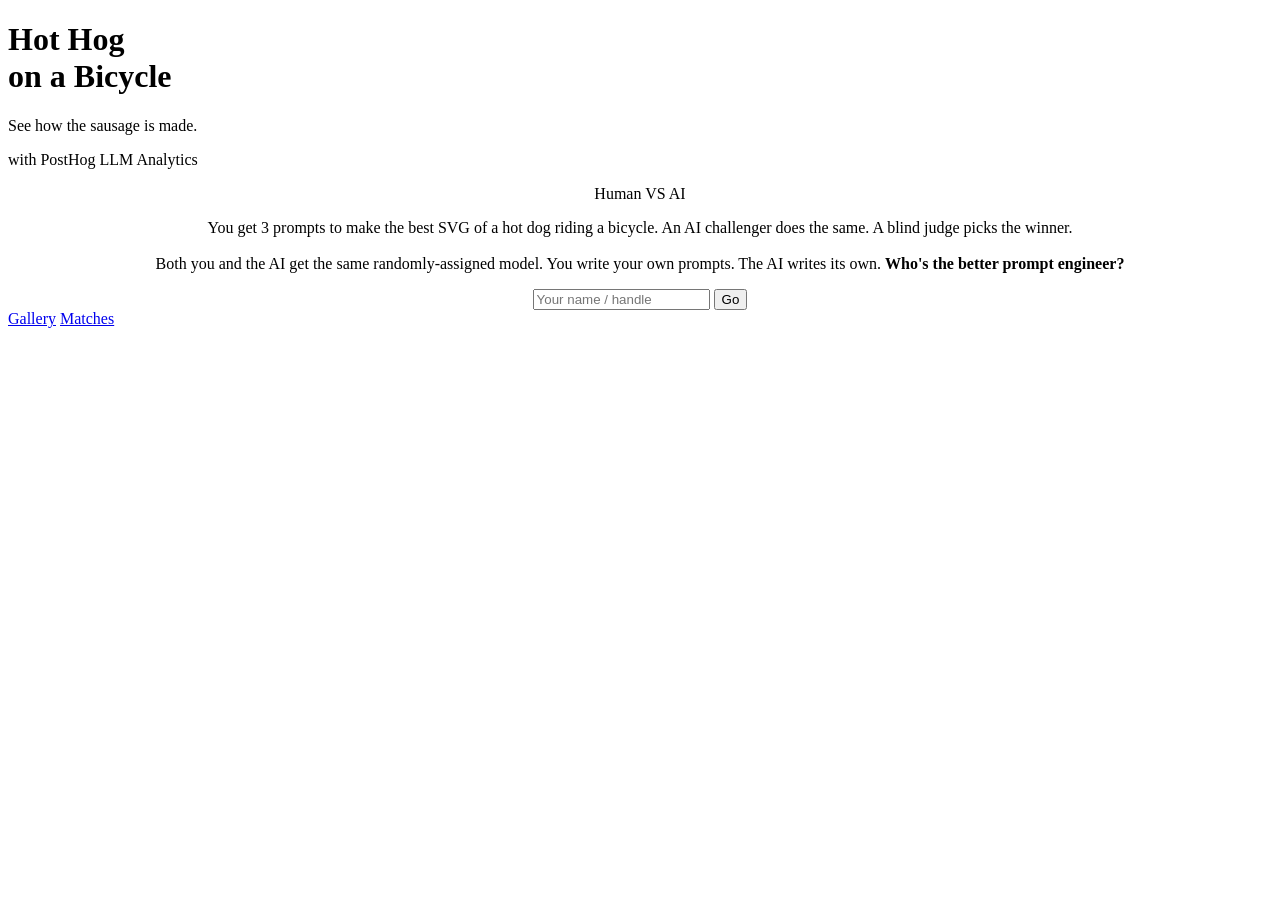
==== frontend/index.html @ e9f466c0 "Initial commit: Hot Hog on a Bicycle Human vs AI hot dog SVG prompt battle for PostHog LLM Analytics" ====
<!DOCTYPE html>
<html lang="en">
<head>
    <meta charset="UTF-8">
    <meta name="viewport" content="width=device-width, initial-scale=1.0">
    <title>Hot Hog on a Bicycle</title>
    <link rel="stylesheet" href="/static/style.css">
    <script src="/static/posthog-init.js"></script>
</head>
<body>
    <div class="container stagger">
        <header>
            <h1>Hot Hog<br>on a Bicycle</h1>
            <p class="tagline">See how the sausage is made.</p>
            <p class="powered-by">with PostHog LLM Analytics</p>
        </header>

        <div class="card" style="text-align: center;">
            <div class="hero-vs">
                <span>Human</span>
                <span class="vs-label">VS</span>
                <span>AI</span>
            </div>

            <p class="card-description">
                You get 3 prompts to make the best SVG of a hot dog riding a bicycle.
                An AI challenger does the same. A blind judge picks the winner.
                <br><br>
                Both you and the AI get the same randomly-assigned model.
                You write your own prompts. The AI writes its own.
                <strong style="color: var(--mustard);">Who's the better prompt engineer?</strong>
            </p>

            <div class="name-input-wrap">
                <input type="text" id="player-name" placeholder="Your name / handle" autocomplete="off">
                <button class="btn btn-primary" id="start-btn" onclick="startGame()">
                    Go
                </button>
            </div>
        </div>

        <nav>
            <a href="/gallery">Gallery</a>
            <a href="/leaderboard">Matches</a>
        </nav>
    </div>

    <script>
        async function startGame() {
            const name = document.getElementById('player-name').value.trim();
            if (!name) {
                document.getElementById('player-name').focus();
                return;
            }

            const btn = document.getElementById('start-btn');
            btn.disabled = true;
            btn.textContent = '...';

            try {
                const res = await fetch('/api/game/start', {
                    method: 'POST',
                    headers: { 'Content-Type': 'application/json' },
                    body: JSON.stringify({ player_name: name, session_id: getPostHogSessionId() }),
                });
                const data = await res.json();
                window.location.href = `/play/${data.game_id}`;
            } catch (err) {
                btn.disabled = false;
                btn.textContent = 'Go';
                alert('Failed to start game: ' + err.message);
            }
        }

        document.getElementById('player-name').addEventListener('keydown', (e) => {
            if (e.key === 'Enter') startGame();
        });
    </script>
</body>
</html>
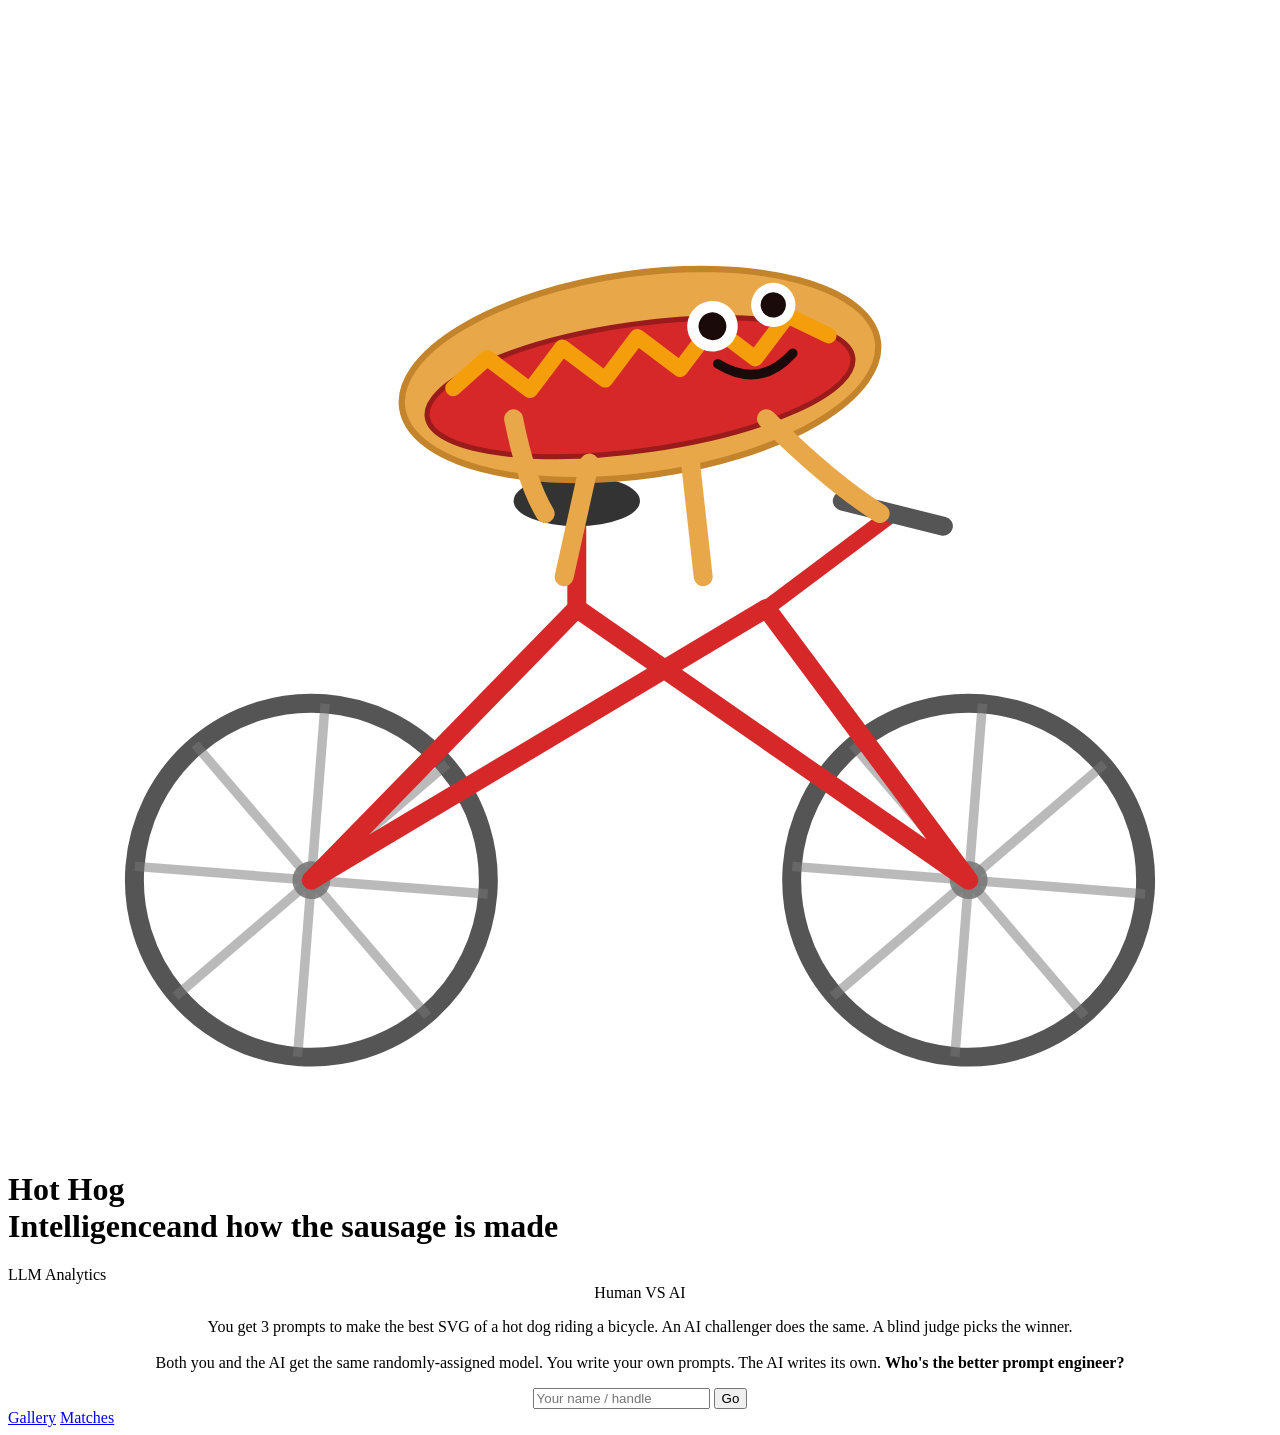
==== commit 5789db68: "Rebrand frontend to match Hot Hog Intelligence stand artwork - Title updated to "Hot Hog Intelligenc" ====
--- a/frontend/index.html
+++ b/frontend/index.html
@@ -3,17 +3,78 @@
 <head>
     <meta charset="UTF-8">
     <meta name="viewport" content="width=device-width, initial-scale=1.0">
-    <title>Hot Hog on a Bicycle</title>
+    <title>Hot Hog Intelligence</title>
     <link rel="stylesheet" href="/static/style.css">
     <script src="/static/posthog-init.js"></script>
 </head>
 <body>
-    <div class="container stagger">
+    <div class="container stagger checker-band">
         <header>
-            <h1>Hot Hog<br>on a Bicycle</h1>
-            <p class="tagline">See how the sausage is made.</p>
-            <p class="powered-by">with PostHog LLM Analytics</p>
+            <div class="hero-hotdog">
+                <svg viewBox="0 0 200 180" xmlns="http://www.w3.org/2000/svg">
+                    <!-- Back wheel -->
+                    <g transform="translate(48,138)">
+                        <circle cx="0" cy="0" r="28" fill="none" stroke="#555" stroke-width="3"/>
+                        <circle cx="0" cy="0" r="3" fill="#888"/>
+                        <line x1="0" y1="-28" x2="0" y2="28" stroke="#777" stroke-width="1.5" opacity="0.5"/>
+                        <line x1="-28" y1="0" x2="28" y2="0" stroke="#777" stroke-width="1.5" opacity="0.5"/>
+                        <line x1="-20" y1="-20" x2="20" y2="20" stroke="#777" stroke-width="1.5" opacity="0.5"/>
+                        <line x1="20" y1="-20" x2="-20" y2="20" stroke="#777" stroke-width="1.5" opacity="0.5"/>
+                        <animateTransform attributeName="transform" type="rotate" from="0" to="360" dur="3s" repeatCount="indefinite" additive="sum"/>
+                    </g>
+                    <!-- Front wheel -->
+                    <g transform="translate(152,138)">
+                        <circle cx="0" cy="0" r="28" fill="none" stroke="#555" stroke-width="3"/>
+                        <circle cx="0" cy="0" r="3" fill="#888"/>
+                        <line x1="0" y1="-28" x2="0" y2="28" stroke="#777" stroke-width="1.5" opacity="0.5"/>
+                        <line x1="-28" y1="0" x2="28" y2="0" stroke="#777" stroke-width="1.5" opacity="0.5"/>
+                        <line x1="-20" y1="-20" x2="20" y2="20" stroke="#777" stroke-width="1.5" opacity="0.5"/>
+                        <line x1="20" y1="-20" x2="-20" y2="20" stroke="#777" stroke-width="1.5" opacity="0.5"/>
+                        <animateTransform attributeName="transform" type="rotate" from="0" to="360" dur="3s" repeatCount="indefinite" additive="sum"/>
+                    </g>
+                    <!-- Frame -->
+                    <polygon points="48,138 90,95 152,138 120,95" fill="none" stroke="#D62828" stroke-width="3" stroke-linejoin="round"/>
+                    <line x1="90" y1="95" x2="90" y2="80" stroke="#D62828" stroke-width="3"/>
+                    <line x1="120" y1="95" x2="140" y2="80" stroke="#D62828" stroke-width="2.5"/>
+                    <!-- Handlebars -->
+                    <line x1="132" y1="78" x2="148" y2="82" stroke="#555" stroke-width="3" stroke-linecap="round"/>
+                    <!-- Seat -->
+                    <ellipse cx="90" cy="78" rx="10" ry="4" fill="#333"/>
+                    <!-- Hot dog body (bun) -->
+                    <ellipse cx="100" cy="58" rx="38" ry="16" fill="#E8A849" transform="rotate(-8, 100, 58)"/>
+                    <ellipse cx="100" cy="58" rx="38" ry="16" fill="none" stroke="#C4842C" stroke-width="1" transform="rotate(-8, 100, 58)"/>
+                    <!-- Sausage peeking out -->
+                    <ellipse cx="100" cy="60" rx="34" ry="10" fill="#D62828" transform="rotate(-8, 100, 60)"/>
+                    <ellipse cx="100" cy="60" rx="34" ry="10" fill="none" stroke="#991B1B" stroke-width="0.8" transform="rotate(-8, 100, 60)"/>
+                    <!-- Mustard zigzag -->
+                    <polyline points="70,56 76,52 82,58 88,52 94,58 100,52 106,58 112,52 118,58 124,52 130,56"
+                        fill="none" stroke="#F59E0B" stroke-width="2.5" stroke-linecap="round" stroke-linejoin="round"
+                        transform="rotate(-8, 100, 55)"/>
+                    <!-- Eyes -->
+                    <circle cx="112" cy="52" r="4" fill="white" transform="rotate(-8, 100, 55)"/>
+                    <circle cx="112" cy="52" r="2.2" fill="#1A0A0A" transform="rotate(-8, 100, 55)"/>
+                    <circle cx="122" cy="50" r="3.5" fill="white" transform="rotate(-8, 100, 55)"/>
+                    <circle cx="122" cy="50" r="2" fill="#1A0A0A" transform="rotate(-8, 100, 55)"/>
+                    <!-- Smile -->
+                    <path d="M 112,58 Q 118,63 124,58" fill="none" stroke="#1A0A0A" stroke-width="1.5" stroke-linecap="round"
+                        transform="rotate(-8, 100, 55)"/>
+                    <!-- Little arms holding handlebars -->
+                    <path d="M 120,65 Q 130,75 138,80" fill="none" stroke="#E8A849" stroke-width="3" stroke-linecap="round"/>
+                    <path d="M 80,65 Q 82,75 85,80" fill="none" stroke="#E8A849" stroke-width="3" stroke-linecap="round"/>
+                    <!-- Tiny legs on pedals -->
+                    <line x1="92" y1="72" x2="88" y2="90" stroke="#E8A849" stroke-width="3" stroke-linecap="round"/>
+                    <line x1="108" y1="72" x2="110" y2="90" stroke="#E8A849" stroke-width="3" stroke-linecap="round"/>
+                </svg>
+            </div>
+
+            <h1>Hot Hog<br>Intelligence<span class="title-accent">and how the sausage is made</span></h1>
+
+            <div class="header-badges">
+                <span class="llm-stamp">LLM Analytics</span>
+            </div>
         </header>
+
+        <div class="checker-divider"></div>
 
         <div class="card" style="text-align: center;">
             <div class="hero-vs">
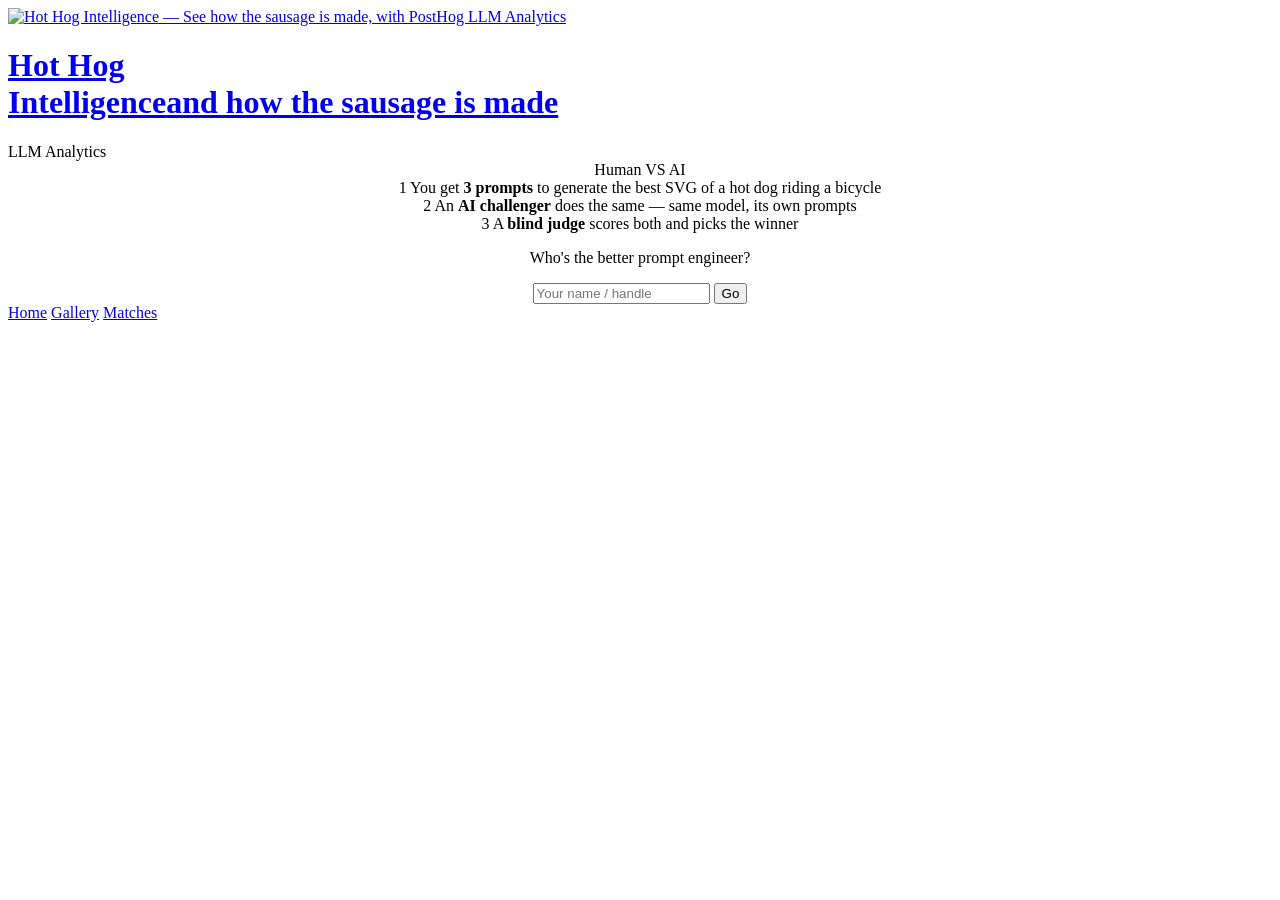
==== commit 2ccfdb82: "UI overhaul: model selector, SVG code viewer, updated model lists, PostHog artwork - Add model dropd" ====
--- a/frontend/index.html
+++ b/frontend/index.html
@@ -10,64 +10,11 @@
 <body>
     <div class="container stagger checker-band">
         <header>
-            <div class="hero-hotdog">
-                <svg viewBox="0 0 200 180" xmlns="http://www.w3.org/2000/svg">
-                    <!-- Back wheel -->
-                    <g transform="translate(48,138)">
-                        <circle cx="0" cy="0" r="28" fill="none" stroke="#555" stroke-width="3"/>
-                        <circle cx="0" cy="0" r="3" fill="#888"/>
-                        <line x1="0" y1="-28" x2="0" y2="28" stroke="#777" stroke-width="1.5" opacity="0.5"/>
-                        <line x1="-28" y1="0" x2="28" y2="0" stroke="#777" stroke-width="1.5" opacity="0.5"/>
-                        <line x1="-20" y1="-20" x2="20" y2="20" stroke="#777" stroke-width="1.5" opacity="0.5"/>
-                        <line x1="20" y1="-20" x2="-20" y2="20" stroke="#777" stroke-width="1.5" opacity="0.5"/>
-                        <animateTransform attributeName="transform" type="rotate" from="0" to="360" dur="3s" repeatCount="indefinite" additive="sum"/>
-                    </g>
-                    <!-- Front wheel -->
-                    <g transform="translate(152,138)">
-                        <circle cx="0" cy="0" r="28" fill="none" stroke="#555" stroke-width="3"/>
-                        <circle cx="0" cy="0" r="3" fill="#888"/>
-                        <line x1="0" y1="-28" x2="0" y2="28" stroke="#777" stroke-width="1.5" opacity="0.5"/>
-                        <line x1="-28" y1="0" x2="28" y2="0" stroke="#777" stroke-width="1.5" opacity="0.5"/>
-                        <line x1="-20" y1="-20" x2="20" y2="20" stroke="#777" stroke-width="1.5" opacity="0.5"/>
-                        <line x1="20" y1="-20" x2="-20" y2="20" stroke="#777" stroke-width="1.5" opacity="0.5"/>
-                        <animateTransform attributeName="transform" type="rotate" from="0" to="360" dur="3s" repeatCount="indefinite" additive="sum"/>
-                    </g>
-                    <!-- Frame -->
-                    <polygon points="48,138 90,95 152,138 120,95" fill="none" stroke="#D62828" stroke-width="3" stroke-linejoin="round"/>
-                    <line x1="90" y1="95" x2="90" y2="80" stroke="#D62828" stroke-width="3"/>
-                    <line x1="120" y1="95" x2="140" y2="80" stroke="#D62828" stroke-width="2.5"/>
-                    <!-- Handlebars -->
-                    <line x1="132" y1="78" x2="148" y2="82" stroke="#555" stroke-width="3" stroke-linecap="round"/>
-                    <!-- Seat -->
-                    <ellipse cx="90" cy="78" rx="10" ry="4" fill="#333"/>
-                    <!-- Hot dog body (bun) -->
-                    <ellipse cx="100" cy="58" rx="38" ry="16" fill="#E8A849" transform="rotate(-8, 100, 58)"/>
-                    <ellipse cx="100" cy="58" rx="38" ry="16" fill="none" stroke="#C4842C" stroke-width="1" transform="rotate(-8, 100, 58)"/>
-                    <!-- Sausage peeking out -->
-                    <ellipse cx="100" cy="60" rx="34" ry="10" fill="#D62828" transform="rotate(-8, 100, 60)"/>
-                    <ellipse cx="100" cy="60" rx="34" ry="10" fill="none" stroke="#991B1B" stroke-width="0.8" transform="rotate(-8, 100, 60)"/>
-                    <!-- Mustard zigzag -->
-                    <polyline points="70,56 76,52 82,58 88,52 94,58 100,52 106,58 112,52 118,58 124,52 130,56"
-                        fill="none" stroke="#F59E0B" stroke-width="2.5" stroke-linecap="round" stroke-linejoin="round"
-                        transform="rotate(-8, 100, 55)"/>
-                    <!-- Eyes -->
-                    <circle cx="112" cy="52" r="4" fill="white" transform="rotate(-8, 100, 55)"/>
-                    <circle cx="112" cy="52" r="2.2" fill="#1A0A0A" transform="rotate(-8, 100, 55)"/>
-                    <circle cx="122" cy="50" r="3.5" fill="white" transform="rotate(-8, 100, 55)"/>
-                    <circle cx="122" cy="50" r="2" fill="#1A0A0A" transform="rotate(-8, 100, 55)"/>
-                    <!-- Smile -->
-                    <path d="M 112,58 Q 118,63 124,58" fill="none" stroke="#1A0A0A" stroke-width="1.5" stroke-linecap="round"
-                        transform="rotate(-8, 100, 55)"/>
-                    <!-- Little arms holding handlebars -->
-                    <path d="M 120,65 Q 130,75 138,80" fill="none" stroke="#E8A849" stroke-width="3" stroke-linecap="round"/>
-                    <path d="M 80,65 Q 82,75 85,80" fill="none" stroke="#E8A849" stroke-width="3" stroke-linecap="round"/>
-                    <!-- Tiny legs on pedals -->
-                    <line x1="92" y1="72" x2="88" y2="90" stroke="#E8A849" stroke-width="3" stroke-linecap="round"/>
-                    <line x1="108" y1="72" x2="110" y2="90" stroke="#E8A849" stroke-width="3" stroke-linecap="round"/>
-                </svg>
-            </div>
+            <a href="/" class="hero-banner">
+                <img src="/static/img/banner.png" alt="Hot Hog Intelligence — See how the sausage is made, with PostHog LLM Analytics">
+            </a>
 
-            <h1>Hot Hog<br>Intelligence<span class="title-accent">and how the sausage is made</span></h1>
+            <h1><a href="/" class="home-link">Hot Hog<br>Intelligence<span class="title-accent">and how the sausage is made</span></a></h1>
 
             <div class="header-badges">
                 <span class="llm-stamp">LLM Analytics</span>
@@ -76,21 +23,29 @@
 
         <div class="checker-divider"></div>
 
-        <div class="card" style="text-align: center;">
+        <div class="card home-card" style="text-align: center;">
             <div class="hero-vs">
                 <span>Human</span>
                 <span class="vs-label">VS</span>
                 <span>AI</span>
             </div>
 
-            <p class="card-description">
-                You get 3 prompts to make the best SVG of a hot dog riding a bicycle.
-                An AI challenger does the same. A blind judge picks the winner.
-                <br><br>
-                Both you and the AI get the same randomly-assigned model.
-                You write your own prompts. The AI writes its own.
-                <strong style="color: var(--mustard);">Who's the better prompt engineer?</strong>
-            </p>
+            <div class="home-rules">
+                <div class="home-rule">
+                    <span class="home-rule-num">1</span>
+                    <span>You get <strong>3 prompts</strong> to generate the best SVG of a hot dog riding a bicycle</span>
+                </div>
+                <div class="home-rule">
+                    <span class="home-rule-num">2</span>
+                    <span>An <strong>AI challenger</strong> does the same &mdash; same model, its own prompts</span>
+                </div>
+                <div class="home-rule">
+                    <span class="home-rule-num">3</span>
+                    <span>A <strong>blind judge</strong> scores both and picks the winner</span>
+                </div>
+            </div>
+
+            <p class="home-cta">Who's the better prompt engineer?</p>
 
             <div class="name-input-wrap">
                 <input type="text" id="player-name" placeholder="Your name / handle" autocomplete="off">
@@ -101,6 +56,7 @@
         </div>
 
         <nav>
+            <a href="/">Home</a>
             <a href="/gallery">Gallery</a>
             <a href="/leaderboard">Matches</a>
         </nav>
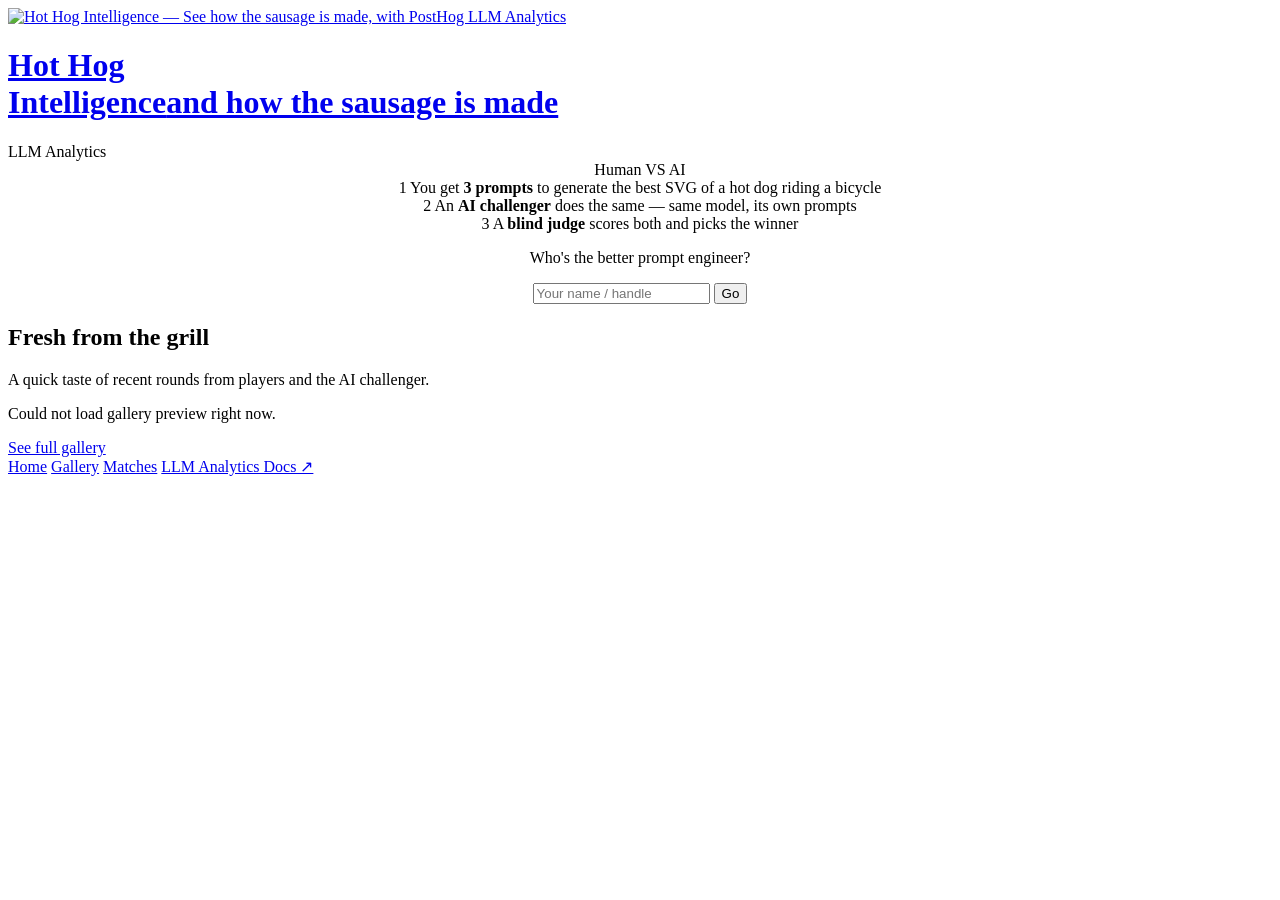
==== commit 4c5661ee: "Add homepage scroll gallery preview section" ====
--- a/frontend/index.html
+++ b/frontend/index.html
@@ -4,6 +4,7 @@
     <meta charset="UTF-8">
     <meta name="viewport" content="width=device-width, initial-scale=1.0">
     <title>Hot Hog Intelligence</title>
+    <link rel="icon" type="image/svg+xml" href="/static/favicon.svg">
     <link rel="stylesheet" href="/static/style.css">
     <script src="/static/posthog-init.js"></script>
 </head>
@@ -55,10 +56,22 @@
             </div>
         </div>
 
+        <div class="card home-gallery-card">
+            <h2>Fresh from the grill</h2>
+            <p class="card-description">A quick taste of recent rounds from players and the AI challenger.</p>
+            <div class="home-gallery-grid" id="home-gallery-grid">
+                <p class="home-gallery-loading">Loading recent SVGs...</p>
+            </div>
+            <div class="home-gallery-actions">
+                <a href="/gallery" class="btn btn-secondary">See full gallery</a>
+            </div>
+        </div>
+
         <nav>
             <a href="/">Home</a>
             <a href="/gallery">Gallery</a>
             <a href="/leaderboard">Matches</a>
+            <a href="https://posthog.com/docs/llm-analytics" target="_blank" rel="noopener noreferrer" class="nav-docs-link">LLM Analytics Docs ↗</a>
         </nav>
     </div>
 
@@ -89,9 +102,44 @@
             }
         }
 
+        function escapeHtml(text) {
+            const div = document.createElement('div');
+            div.textContent = text;
+            return div.innerHTML;
+        }
+
+        async function loadHomeGallery() {
+            const grid = document.getElementById('home-gallery-grid');
+            try {
+                const res = await fetch('/api/gallery');
+                const items = await res.json();
+                const previewItems = items.slice(0, 6);
+
+                if (previewItems.length === 0) {
+                    grid.innerHTML = '<p class="home-gallery-empty">No SVGs yet — be the first to play.</p>';
+                    return;
+                }
+
+                grid.innerHTML = previewItems.map(item => `
+                    <article class="home-gallery-item">
+                        <div class="svg-preview">${item.svg}</div>
+                        <div class="home-gallery-meta">
+                            <span class="home-gallery-author ${item.is_human ? 'human' : 'ai'}">${item.is_human ? escapeHtml(item.player_name) : 'AI'}</span>
+                            <span class="model-badge">${escapeHtml((item.model || '').split('/').pop())}</span>
+                        </div>
+                        <p class="home-gallery-prompt">${escapeHtml(item.prompt)}</p>
+                    </article>
+                `).join('');
+            } catch (err) {
+                grid.innerHTML = '<p class="home-gallery-empty">Could not load gallery preview right now.</p>';
+            }
+        }
+
         document.getElementById('player-name').addEventListener('keydown', (e) => {
             if (e.key === 'Enter') startGame();
         });
+
+        loadHomeGallery();
     </script>
 </body>
 </html>
